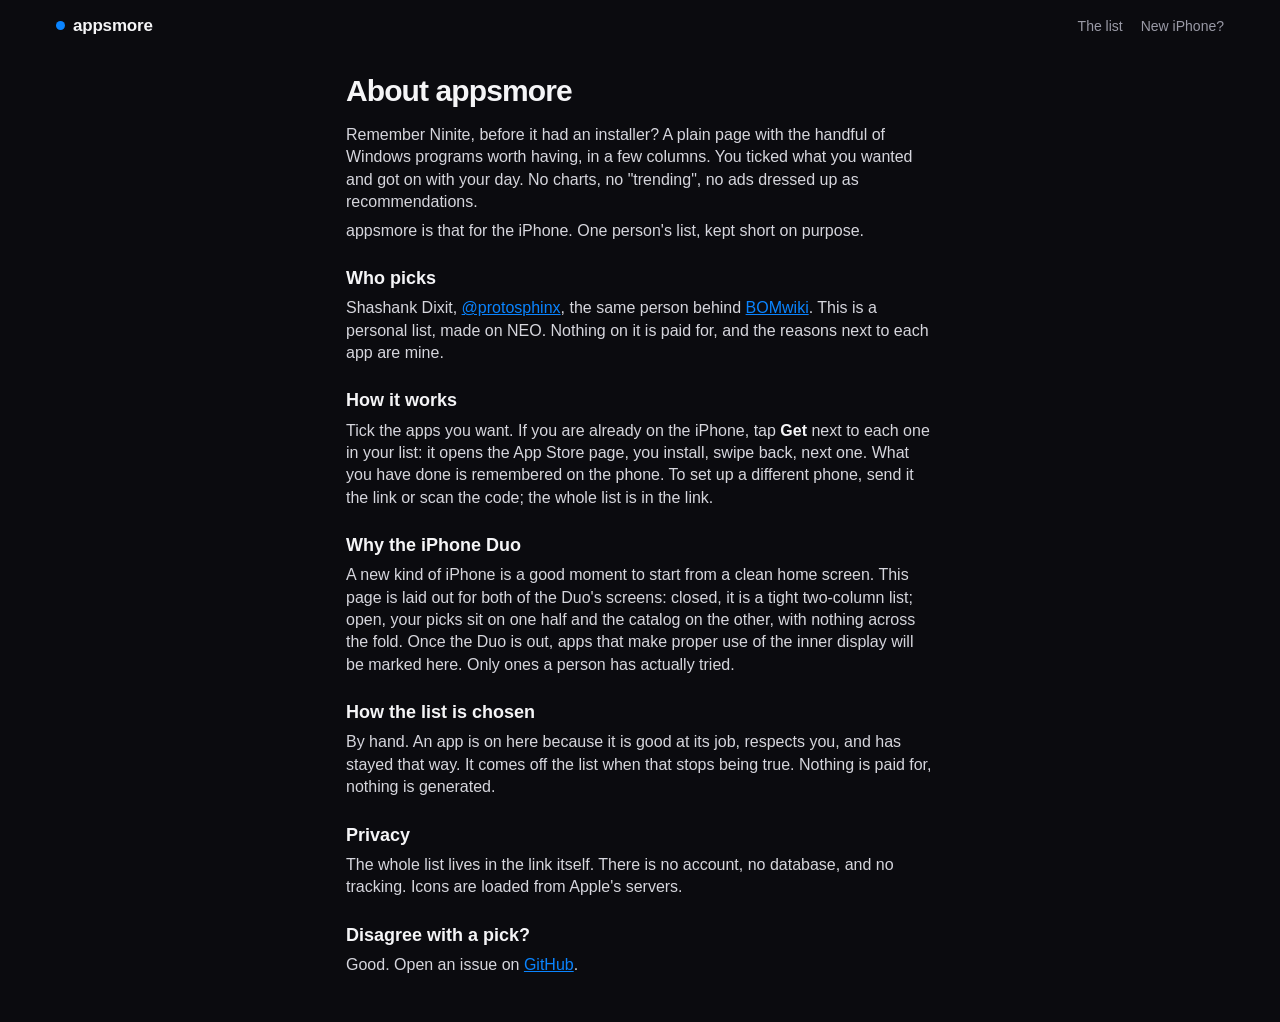
==== about.html @ 6146f7f6 "Short links: Cloudflare Worker (worker/) + "Short link" button worker/src/index.js runs on appsmore." ====
<!doctype html>
<html lang="en">
<head>
<meta charset="utf-8">
<meta name="viewport" content="width=device-width, initial-scale=1, viewport-fit=cover">
<title>About appsmore</title>
<meta name="description" content="Why appsmore exists: one person's short list of iPhone apps, laid out for the iPhone Duo, with no charts, no ads and no tracking.">
<link rel="canonical" href="https://appsmore.com/about.html">
<link rel="stylesheet" href="style.css?v=16">
<link rel="icon" href="/favicon.ico" sizes="48x48">
<link rel="icon" href="/favicon.svg" type="image/svg+xml">
<link rel="icon" href="/favicon-32.png" type="image/png" sizes="32x32">
<link rel="apple-touch-icon" href="/apple-touch-icon.png">
<link rel="manifest" href="/manifest.json">
</head>
<body>
<header class="top">
  <div class="wrap">
    <a class="brand" href="./">appsmore</a>
    <nav><a href="./">The list</a><a href="setup.html">New iPhone?</a></nav>
  </div>
</header>
<main class="prose">
  <h1>About appsmore</h1>
  <p>Remember Ninite, before it had an installer? A plain page with the handful of Windows programs worth having, in a few columns. You ticked what you wanted and got on with your day. No charts, no "trending", no ads dressed up as recommendations.</p>
  <p>appsmore is that for the iPhone. One person's list, kept short on purpose.</p>

  <h2>Who picks</h2>
  <p>Shashank Dixit, <a href="https://x.com/protosphinx" rel="me noopener">@protosphinx</a>, the same person behind <a href="https://bomwiki.com" rel="noopener">BOMwiki</a>. This is a personal list, made on NEO. Nothing on it is paid for, and the reasons next to each app are mine.</p>

  <h2>How it works</h2>
  <p>Tick the apps you want. If you are already on the iPhone, tap <b>Get</b> next to each one in your list: it opens the App Store page, you install, swipe back, next one. What you have done is remembered on the phone. To set up a different phone, send it the link or scan the code; the whole list is in the link.</p>

  <h2>Why the iPhone Duo</h2>
  <p>A new kind of iPhone is a good moment to start from a clean home screen. This page is laid out for both of the Duo's screens: closed, it is a tight two-column list; open, your picks sit on one half and the catalog on the other, with nothing across the fold. Once the Duo is out, apps that make proper use of the inner display will be marked here. Only ones a person has actually tried.</p>

  <h2>How the list is chosen</h2>
  <p>By hand. An app is on here because it is good at its job, respects you, and has stayed that way. It comes off the list when that stops being true. Nothing is paid for, nothing is generated.</p>

  <h2>Privacy</h2>
  <p>The whole list lives in the link itself. There is no account, no database, and no tracking. Icons are loaded from Apple's servers.</p>

  <h2>Disagree with a pick?</h2>
  <p>Good. Open an issue on <a href="https://github.com/protosphinx/appsmore">GitHub</a>.</p>
</main>
</body>
</html>
---- style.css ----
/* appsmore. Dark ground, the app icons carry the color. Laid out for the
   iPhone Duo first: 466px closed (4 icons across), 626px open portrait
   (6 across), 890px open landscape (icons left, your list right, gap on the
   crease), then wider. Safari can't tell us the phone folded, so the
   breakpoints are the Duo's exact CSS viewports. */
:root {
  --bg: #0b0b0f;
  --panel: #17171c;
  --panel-2: #202027;
  --line: #2a2a33;
  --ink: #f5f5f7;
  --muted: #9a9aa6;
  --blue: #0a84ff;
  --blue-dark: #0066cc;
  --green: #30d158;
  color-scheme: dark;
}
* { box-sizing: border-box; }
[hidden] { display: none !important; }
html { -webkit-text-size-adjust: 100%; }
body {
  margin: 0;
  font: 15px/1.4 -apple-system, BlinkMacSystemFont, "SF Pro Text", "Segoe UI", Helvetica, Arial, sans-serif;
  color: var(--ink);
  background: var(--bg);
}
a { color: var(--blue); }
img { display: block; }
.wrap {
  max-width: 1200px; margin: 0 auto;
  padding-left: max(16px, env(safe-area-inset-left));
  padding-right: max(16px, env(safe-area-inset-right));
}

/* top bar */
.top .wrap { display: flex; align-items: center; justify-content: space-between; height: 52px; }
.brand { font-size: 17px; font-weight: 700; letter-spacing: -0.2px; color: var(--ink); text-decoration: none; }
.brand::before { content: ""; display: inline-block; width: 9px; height: 9px; border-radius: 50%; background: var(--blue); margin-right: 8px; vertical-align: 1px; }
.top nav a { margin-left: 18px; color: var(--muted); text-decoration: none; font-size: 14px; }
.top nav a:hover { color: var(--ink); }

/* headline, one line, then icons */
.title { font-size: 34px; line-height: 1.08; font-weight: 800; letter-spacing: -0.03em; margin: 22px 0 10px; max-width: 14ch; }
.lede { margin: 0 0 8px; color: var(--muted); font-size: 16px; max-width: 560px; }
.meta { margin: 0 0 22px; color: var(--muted); font-size: 13px; }

/* the icon grid */
.cat { margin: 0 0 26px; }
.cat h2 { font-size: 17px; font-weight: 600; letter-spacing: -0.01em; margin: 0 0 12px; }
.tiles { display: grid; grid-template-columns: repeat(auto-fill, minmax(84px, 1fr)); gap: 16px 10px; }
.tile {
  display: flex; flex-direction: column; align-items: center; gap: 7px;
  cursor: pointer; user-select: none; -webkit-user-select: none; -webkit-tap-highlight-color: transparent;
  min-width: 0;
}
.tile input { position: absolute; opacity: 0; width: 1px; height: 1px; pointer-events: none; }
.tile .ico { position: relative; width: 64px; height: 64px; border-radius: 15px; flex: none; transition: transform .12s ease; }
.tile .ico .ic { width: 64px; height: 64px; border-radius: 15px; object-fit: cover; background: var(--panel-2); box-shadow: 0 0 0 0.5px rgba(255,255,255,.08), 0 8px 20px rgba(0,0,0,.45); }
.tile .ico .ic.letter { font-size: 26px; }
.tile:active .ico { transform: scale(.94); }
.tile .nm { font-size: 12px; line-height: 1.2; text-align: center; max-width: 100%; overflow: hidden; text-overflow: ellipsis; white-space: nowrap; color: #d6d6dd; }
/* selected: blue ring and a check badge, like picking apps on iOS */
.tile:has(input:checked) .ico { box-shadow: 0 0 0 3px var(--bg), 0 0 0 5.5px var(--blue); border-radius: 15px; }
.tile:has(input:checked) .ico::after {
  content: ""; position: absolute; right: -7px; top: -7px; width: 22px; height: 22px; border-radius: 50%;
  background: var(--blue) url("data:image/svg+xml,%3Csvg xmlns='http://www.w3.org/2000/svg' viewBox='0 0 24 24' fill='none' stroke='%23fff' stroke-width='3.2' stroke-linecap='round' stroke-linejoin='round'%3E%3Cpath d='M5 12.5l4.2 4.2L19 7.5'/%3E%3C/svg%3E") center/13px no-repeat;
  box-shadow: 0 0 0 2.5px var(--bg);
}
.tile:has(input:checked) .nm { color: var(--ink); font-weight: 600; }
.tile:has(input:focus-visible) .ico { outline: 2px solid var(--blue); outline-offset: 3px; }

/* your list */
.mine { margin-top: 8px; background: var(--panel); border-radius: 18px; padding: 14px 16px 16px; }
.mine-head { display: flex; align-items: baseline; gap: 10px; }
.mine-head h2 { font-size: 20px; letter-spacing: -0.02em; margin: 0; }
.mine-head .count { color: var(--muted); }
.mine-head .link { margin-left: auto; }
button.link { background: none; border: 0; color: var(--blue); cursor: pointer; font: inherit; padding: 4px 0; }
.empty { color: var(--muted); margin: 8px 0 2px; line-height: 1.45; }

.row { display: flex; align-items: center; gap: 12px; padding: 9px 0; border-bottom: 1px solid var(--line); }
.row:last-child { border-bottom: 0; }
.row .ic { width: 44px; height: 44px; border-radius: 10px; background: var(--panel-2); flex: none; object-fit: cover; box-shadow: 0 0 0 0.5px rgba(255,255,255,.08); }
.row .ic.letter { font-size: 18px; }
.row .txt { flex: 1; min-width: 0; }
.row .nm { font-weight: 600; font-size: 15px; }
.row .by { color: var(--muted); font-size: 12px; overflow: hidden; text-overflow: ellipsis; white-space: nowrap; }
.row .rm {
  flex: none; width: 32px; height: 32px; border: 0; background: none; color: var(--muted);
  font-size: 22px; line-height: 1; cursor: pointer; border-radius: 16px;
}
.row .rm:hover { background: var(--panel-2); color: var(--ink); }
.row .get {
  flex: none; background: var(--blue); color: #fff; text-decoration: none; font-weight: 700; font-size: 13px;
  padding: 7px 0; border-radius: 16px; width: 62px; text-align: center; letter-spacing: .01em;
}
.row .get:hover { background: var(--blue-dark); }
.row.done .get { background: rgba(48,209,88,.16); color: var(--green); }
.row.done .nm { color: var(--muted); }

/* send it to a phone */
.share { margin: 10px 0 4px; padding-bottom: 14px; border-bottom: 1px solid var(--line); display: grid; grid-template-columns: minmax(0, 1fr) auto; gap: 10px 14px; align-items: start; }
/* the whole link, wrapped, so you can read it before you copy it */
.link { grid-column: 1; display: block; min-width: 0; font: 13px/1.45 ui-monospace, Menlo, monospace; color: var(--ink); text-decoration: none; word-break: break-all; overflow-wrap: anywhere; padding: 9px 10px; border: 1px solid var(--line); border-radius: 9px; background: var(--bg); }
.link:hover { border-color: var(--blue); }
.qr { grid-column: 2; grid-row: 1 / span 2; flex: none; background: #fff; padding: 6px; border-radius: 10px; }
.qr svg { display: block; width: 104px; height: 104px; }
.copyrow { grid-column: 1; display: flex; gap: 12px; align-items: flex-start; min-width: 0; }
.copyrow { flex-wrap: wrap; }
.copyrow .btn { flex: none; padding-left: 12px; padding-right: 12px; text-align: center; white-space: nowrap; }
.copyrow .hint { flex: 1 1 140px; }
.hint { color: var(--muted); font-size: 13px; margin: 0; min-width: 0; }
.btn {
  display: inline-block; background: var(--blue); color: #fff; border: 0; border-radius: 10px;
  font: inherit; font-weight: 700; font-size: 14px; padding: 9px 15px; cursor: pointer; text-decoration: none;
}
.btn:hover { background: var(--blue-dark); }
.btn.secondary { background: var(--panel-2); color: var(--ink); }
.btn.secondary:hover { background: #2b2b34; }

/* sticky "your list" bar, phone layouts only */
.bar {
  position: sticky; bottom: 0; z-index: 5;
  background: rgba(11,11,15,.82); backdrop-filter: blur(14px); -webkit-backdrop-filter: blur(14px);
  border-top: 1px solid var(--line);
  padding: 10px max(16px, env(safe-area-inset-right)) max(10px, env(safe-area-inset-bottom)) max(16px, env(safe-area-inset-left));
  display: flex; align-items: center; justify-content: space-between; gap: 12px;
}

/* list page (someone opened your link) */
.list { max-width: 560px; margin: 0 auto; padding: 0 16px 40px; }
.list h1 { font-size: 30px; letter-spacing: -0.03em; margin: 20px 0 2px; }
.list .sub { color: var(--muted); margin: 0 0 12px; }
.progress { height: 5px; background: var(--panel-2); border-radius: 3px; overflow: hidden; margin: 0 0 14px; }
.progress i { display: block; height: 100%; background: var(--blue); width: 0; transition: width .3s; }
.notice { background: var(--panel); border-radius: 12px; padding: 11px 13px; font-size: 13px; color: var(--muted); margin: 0 0 14px; }
.list #rows { background: var(--panel); border-radius: 18px; padding: 2px 14px; }
.list .row .ic { width: 52px; height: 52px; border-radius: 12px; }
.list .actions { display: flex; gap: 10px; margin: 16px 0; flex-wrap: wrap; }

/* about */
.prose { max-width: 620px; margin: 0 auto; padding: 18px 16px 40px; font-size: 16px; }
.prose h1 { font-size: 30px; letter-spacing: -0.03em; margin: 0 0 12px; }
.prose h2 { font-size: 18px; margin: 24px 0 4px; }
.prose p { margin: 6px 0; color: #d6d6dd; }

footer { color: var(--muted); font-size: 12px; text-align: center; padding: 28px 16px 44px; }

/* Duo open, landscape (890px): icons on the left half, your list on the
   right, the gap sits on the crease. */
@media (min-width: 890px) {
  .panes { display: grid; grid-template-columns: 1fr 1fr; column-gap: 40px; align-items: start; }
  .mine { margin-top: 22px; position: sticky; top: 14px; max-height: calc(100vh - 28px); overflow: auto; }
  .bar { display: none !important; }
}
/* laptops and up */
@media (min-width: 1100px) {
  .title { font-size: 52px; margin-top: 40px; }
  .lede { font-size: 18px; }
  .meta { margin-bottom: 30px; }
  .panes { grid-template-columns: minmax(0, 1fr) 420px; column-gap: 56px; }
  .mine { margin-top: 40px; padding: 18px 20px 20px; }
  .qr svg { width: 124px; height: 124px; }
  .tiles { gap: 20px 12px; grid-template-columns: repeat(auto-fill, minmax(92px, 1fr)); }
  .tile .ico, .tile .ico .ic { width: 72px; height: 72px; border-radius: 17px; }
  .cat h2 { font-size: 19px; }
}

/* v0.5: packs, why lines, freshness, graveyard */
.packs { display: flex; flex-wrap: wrap; gap: 8px; margin: -8px 0 22px; }
.pack { font: inherit; font-size: 13px; font-weight: 600; color: var(--ink); background: var(--panel-2); border: 0; border-radius: 999px; padding: 7px 13px; cursor: pointer; }
.pack:hover { background: #2b2b34; }
.row .why { color: #d6d6dd; font-size: 13px; line-height: 1.35; margin-top: 3px; }
.row .dot { display: inline-block; width: 7px; height: 7px; border-radius: 50%; margin: 0 6px 1px 0; vertical-align: middle; background: var(--muted); }
.row .dot.fresh { background: var(--green); }
.row .dot.stale { background: #ff9f0a; }
.order-note { color: var(--muted); font-size: 12px; margin: 10px 0 0; }
.removed { margin: 8px 0 30px; color: var(--muted); font-size: 13px; }
.removed h2 { font-size: 13px; font-weight: 600; text-transform: uppercase; letter-spacing: .05em; color: var(--muted); margin: 0 0 6px; }
.removed ul { margin: 0; padding: 0; list-style: none; }
.removed li { margin: 3px 0; }
.removed b { color: #d6d6dd; font-weight: 600; }

/* setup page */
.prose ul, .prose ol { padding-left: 20px; margin: 6px 0 10px; }
.prose li { margin: 5px 0; color: #d6d6dd; }
.prose b { color: var(--ink); }
.packs-inline { display: flex; flex-wrap: wrap; gap: 8px; }
.packs-inline .pack { text-decoration: none; }
.prose .fine { color: var(--muted); font-size: 13px; margin-top: 26px; }
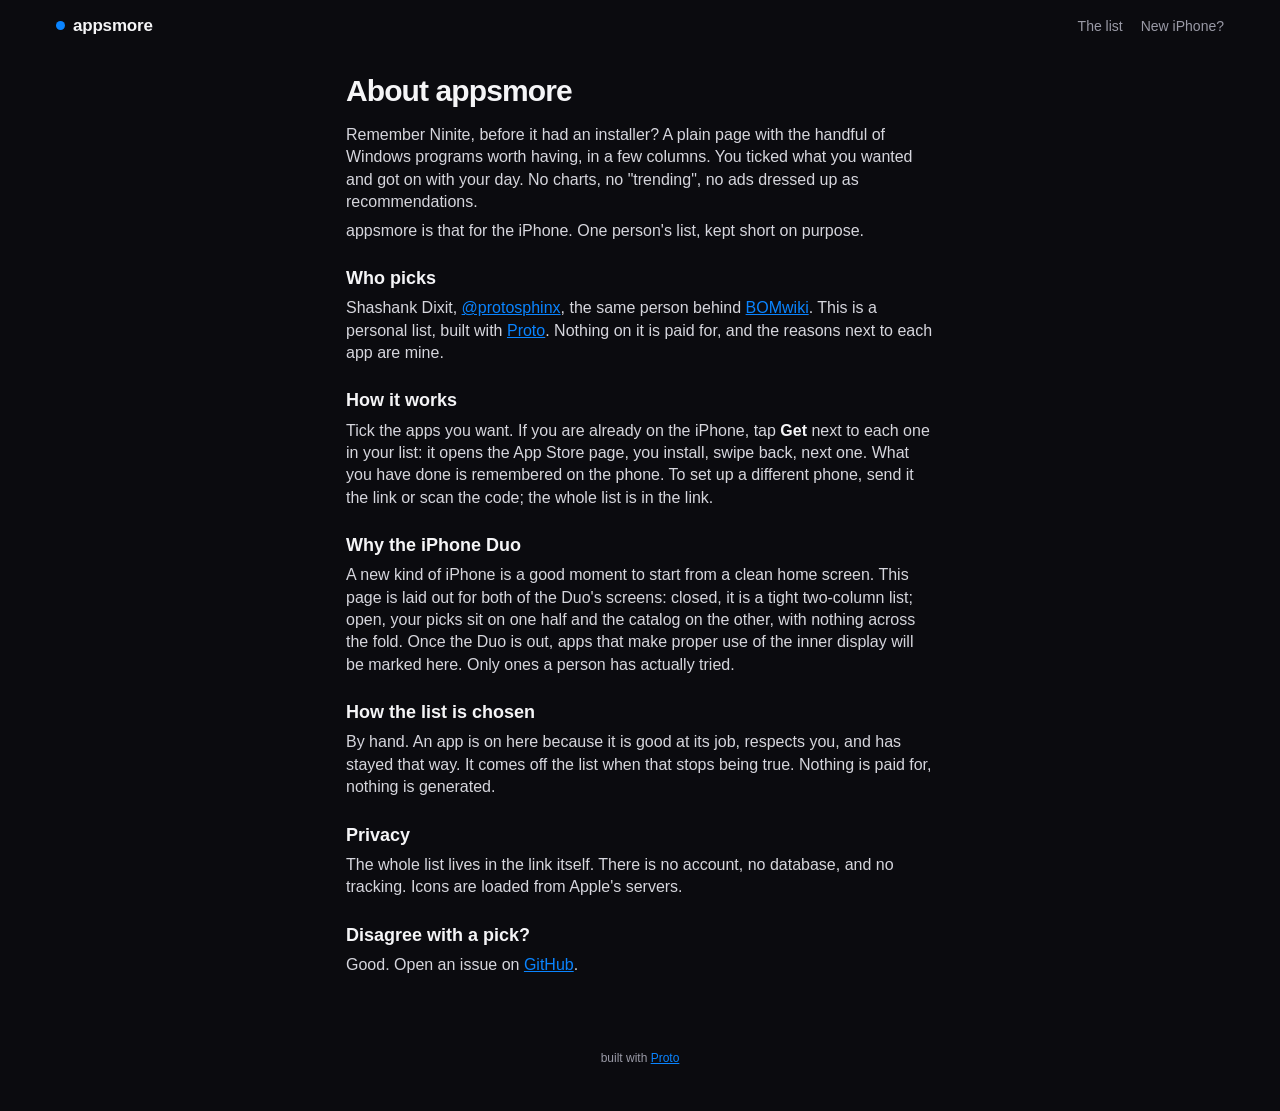
==== commit b9578b86: "Credit Proto in the public site footer" ====
--- a/about.html
+++ b/about.html
@@ -6,7 +6,7 @@
 <title>About appsmore</title>
 <meta name="description" content="Why appsmore exists: one person's short list of iPhone apps, laid out for the iPhone Duo, with no charts, no ads and no tracking.">
 <link rel="canonical" href="https://appsmore.com/about.html">
-<link rel="stylesheet" href="style.css?v=16">
+<link rel="stylesheet" href="style.css?v=21">
 <link rel="icon" href="/favicon.ico" sizes="48x48">
 <link rel="icon" href="/favicon.svg" type="image/svg+xml">
 <link rel="icon" href="/favicon-32.png" type="image/png" sizes="32x32">
@@ -26,7 +26,7 @@
   <p>appsmore is that for the iPhone. One person's list, kept short on purpose.</p>
 
   <h2>Who picks</h2>
-  <p>Shashank Dixit, <a href="https://x.com/protosphinx" rel="me noopener">@protosphinx</a>, the same person behind <a href="https://bomwiki.com" rel="noopener">BOMwiki</a>. This is a personal list, made on NEO. Nothing on it is paid for, and the reasons next to each app are mine.</p>
+  <p>Shashank Dixit, <a href="https://x.com/protosphinx" rel="me noopener">@protosphinx</a>, the same person behind <a href="https://bomwiki.com" rel="noopener">BOMwiki</a>. This is a personal list, built with <a href="https://proto.erp.ai">Proto</a>. Nothing on it is paid for, and the reasons next to each app are mine.</p>
 
   <h2>How it works</h2>
   <p>Tick the apps you want. If you are already on the iPhone, tap <b>Get</b> next to each one in your list: it opens the App Store page, you install, swipe back, next one. What you have done is remembered on the phone. To set up a different phone, send it the link or scan the code; the whole list is in the link.</p>
@@ -43,5 +43,6 @@
   <h2>Disagree with a pick?</h2>
   <p>Good. Open an issue on <a href="https://github.com/protosphinx/appsmore">GitHub</a>.</p>
 </main>
+<footer>built with <a href="https://proto.erp.ai">Proto</a></footer>
 </body>
 </html>
--- a/style.css
+++ b/style.css
@@ -42,7 +42,8 @@
 /* headline, one line, then icons */
 .title { font-size: 34px; line-height: 1.08; font-weight: 800; letter-spacing: -0.03em; margin: 22px 0 10px; max-width: 14ch; }
 .lede { margin: 0 0 8px; color: var(--muted); font-size: 16px; max-width: 560px; }
-.meta { margin: 0 0 22px; color: var(--muted); font-size: 13px; }
+.meta { margin: 0 0 8px; color: var(--muted); font-size: 13px; }
+.meta.duo { margin-bottom: 22px; color: #d6d6dd; max-width: 560px; }
 
 /* the icon grid */
 .cat { margin: 0 0 26px; }
@@ -101,7 +102,7 @@
 /* send it to a phone */
 .share { margin: 10px 0 4px; padding-bottom: 14px; border-bottom: 1px solid var(--line); display: grid; grid-template-columns: minmax(0, 1fr) auto; gap: 10px 14px; align-items: start; }
 /* the whole link, wrapped, so you can read it before you copy it */
-.link { grid-column: 1; display: block; min-width: 0; font: 13px/1.45 ui-monospace, Menlo, monospace; color: var(--ink); text-decoration: none; word-break: break-all; overflow-wrap: anywhere; padding: 9px 10px; border: 1px solid var(--line); border-radius: 9px; background: var(--bg); }
+.link { grid-column: 1; display: block; min-width: 0; font: 13px/1.45 ui-monospace, Menlo, monospace; color: var(--ink); text-decoration: none; overflow-wrap: anywhere; padding: 9px 10px; border: 1px solid var(--line); border-radius: 9px; background: var(--bg); }
 .link:hover { border-color: var(--blue); }
 .qr { grid-column: 2; grid-row: 1 / span 2; flex: none; background: #fff; padding: 6px; border-radius: 10px; }
 .qr svg { display: block; width: 104px; height: 104px; }
@@ -110,6 +111,9 @@
 .copyrow .btn { flex: none; padding-left: 12px; padding-right: 12px; text-align: center; white-space: nowrap; }
 .copyrow .hint { flex: 1 1 140px; }
 .hint { color: var(--muted); font-size: 13px; margin: 0; min-width: 0; }
+.hint a { color: var(--blue); text-decoration: none; }
+.share.pending .link, .share.pending .hint { opacity: .45; transition: opacity .15s; }
+.share.pending .link { cursor: default; }
 .btn {
   display: inline-block; background: var(--blue); color: #fff; border: 0; border-radius: 10px;
   font: inherit; font-weight: 700; font-size: 14px; padding: 9px 15px; cursor: pointer; text-decoration: none;
@@ -188,3 +192,41 @@
 .packs-inline { display: flex; flex-wrap: wrap; gap: 8px; }
 .packs-inline .pack { text-decoration: none; }
 .prose .fine { color: var(--muted); font-size: 13px; margin-top: 26px; }
+
+/* hero: text plus a drawn, open iPhone Duo showing this page on both screens */
+.hero { display: grid; grid-template-columns: 1fr; gap: 18px 36px; align-items: center; margin-bottom: 18px; }
+.hero-text .meta.duo { margin-bottom: 0; }
+.device {
+  position: relative; width: 100%; max-width: 420px; aspect-ratio: 890 / 626; margin: 4px 0 0;
+  display: grid; grid-template-columns: 1fr 3px 1fr; gap: 0;
+  padding: 9px; border-radius: 26px; background: #202027;
+  box-shadow: inset 0 0 0 1px #34343d, 0 30px 60px rgba(0,0,0,.55), 0 0 0 1px rgba(255,255,255,.04);
+}
+.device .screen { background: var(--bg); overflow: hidden; padding: 6% 7%; }
+.device .screen.left { border-radius: 18px 3px 3px 18px; }
+.device .screen.right { border-radius: 3px 18px 18px 3px; }
+.device .crease { background: linear-gradient(90deg, rgba(0,0,0,.6), rgba(255,255,255,.06), rgba(0,0,0,.6)); }
+.mini-grid { display: grid; grid-template-columns: repeat(4, 1fr); gap: 10% 8%; }
+.mini-tile { display: flex; flex-direction: column; align-items: center; gap: 3px; }
+.mini-tile .ic { width: 100%; height: auto; aspect-ratio: 1; border-radius: 22%; box-shadow: 0 0 0 0.5px rgba(255,255,255,.08); }
+.mini-tile i { display: block; width: 70%; height: 3px; border-radius: 2px; background: #3a3a44; }
+.mini-list { display: flex; flex-direction: column; gap: 7%; height: 100%; }
+.mini-head { display: flex; align-items: center; gap: 6px; margin-bottom: 2%; }
+.mini-head b { display: block; width: 34%; height: 6px; border-radius: 3px; background: #e6e6ea; }
+.mini-head i { display: block; width: 18%; height: 4px; border-radius: 2px; background: #3a3a44; }
+.mini-row { display: flex; align-items: center; gap: 6%; }
+.mini-row .ic { width: 18%; height: auto; aspect-ratio: 1; border-radius: 22%; flex: none; box-shadow: 0 0 0 0.5px rgba(255,255,255,.08); }
+.mini-row .bars { flex: 1; display: flex; flex-direction: column; gap: 3px; }
+.mini-row .bars i { display: block; height: 4px; border-radius: 2px; background: #4a4a55; }
+.mini-row .bars i:first-child { width: 55%; background: #d6d6dd; }
+.mini-row .bars i:last-child { width: 80%; }
+.mini-row .mini-get { flex: none; width: 16%; height: 9px; border-radius: 5px; background: var(--blue); }
+.mini-tile .ic.letter, .mini-row .ic.letter { font-size: 8px; }
+@media (min-width: 626px) { .device { max-width: 460px; } }
+@media (min-width: 1100px) {
+  /* side by side; the headline gets the room, the device stays a supporting image */
+  .hero { grid-template-columns: minmax(0, 1fr) 320px; gap: 24px 32px; margin-bottom: 26px; }
+  .hero .title { font-size: 42px; max-width: none; }
+  .device { max-width: 320px; justify-self: end; }
+}
+
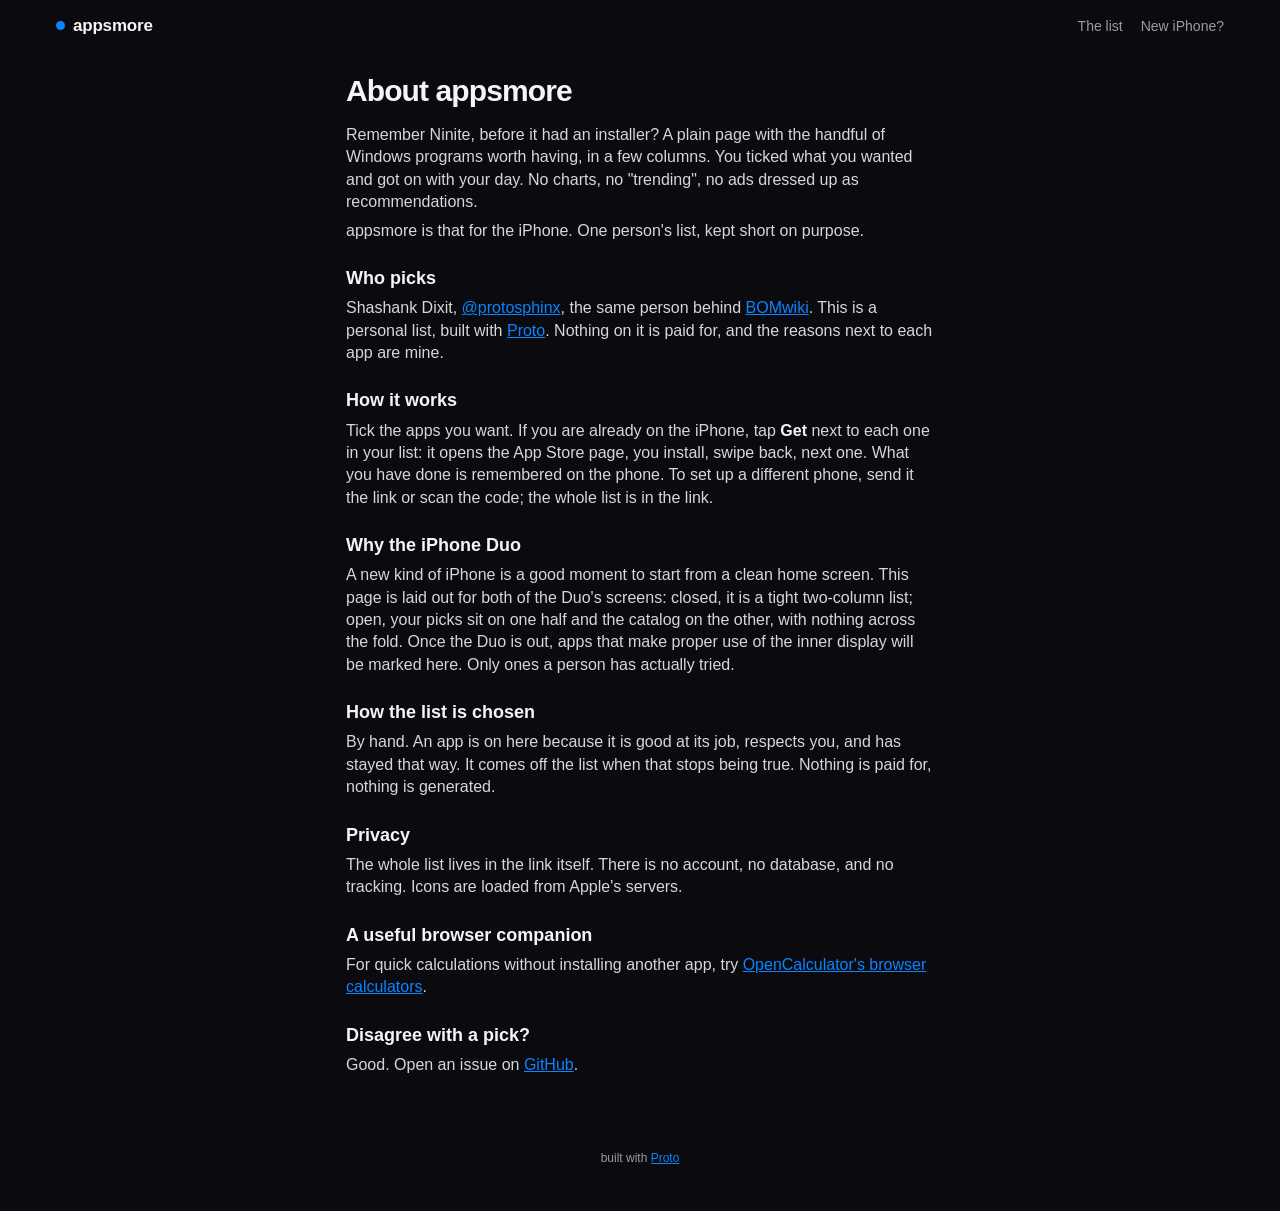
==== commit 9f001165: "Add a useful browser calculator companion" ====
--- a/about.html
+++ b/about.html
@@ -40,6 +40,9 @@
   <h2>Privacy</h2>
   <p>The whole list lives in the link itself. There is no account, no database, and no tracking. Icons are loaded from Apple's servers.</p>
 
+  <h2>A useful browser companion</h2>
+  <p>For quick calculations without installing another app, try <a href="https://opencalculator.app/">OpenCalculator's browser calculators</a>.</p>
+
   <h2>Disagree with a pick?</h2>
   <p>Good. Open an issue on <a href="https://github.com/protosphinx/appsmore">GitHub</a>.</p>
 </main>
